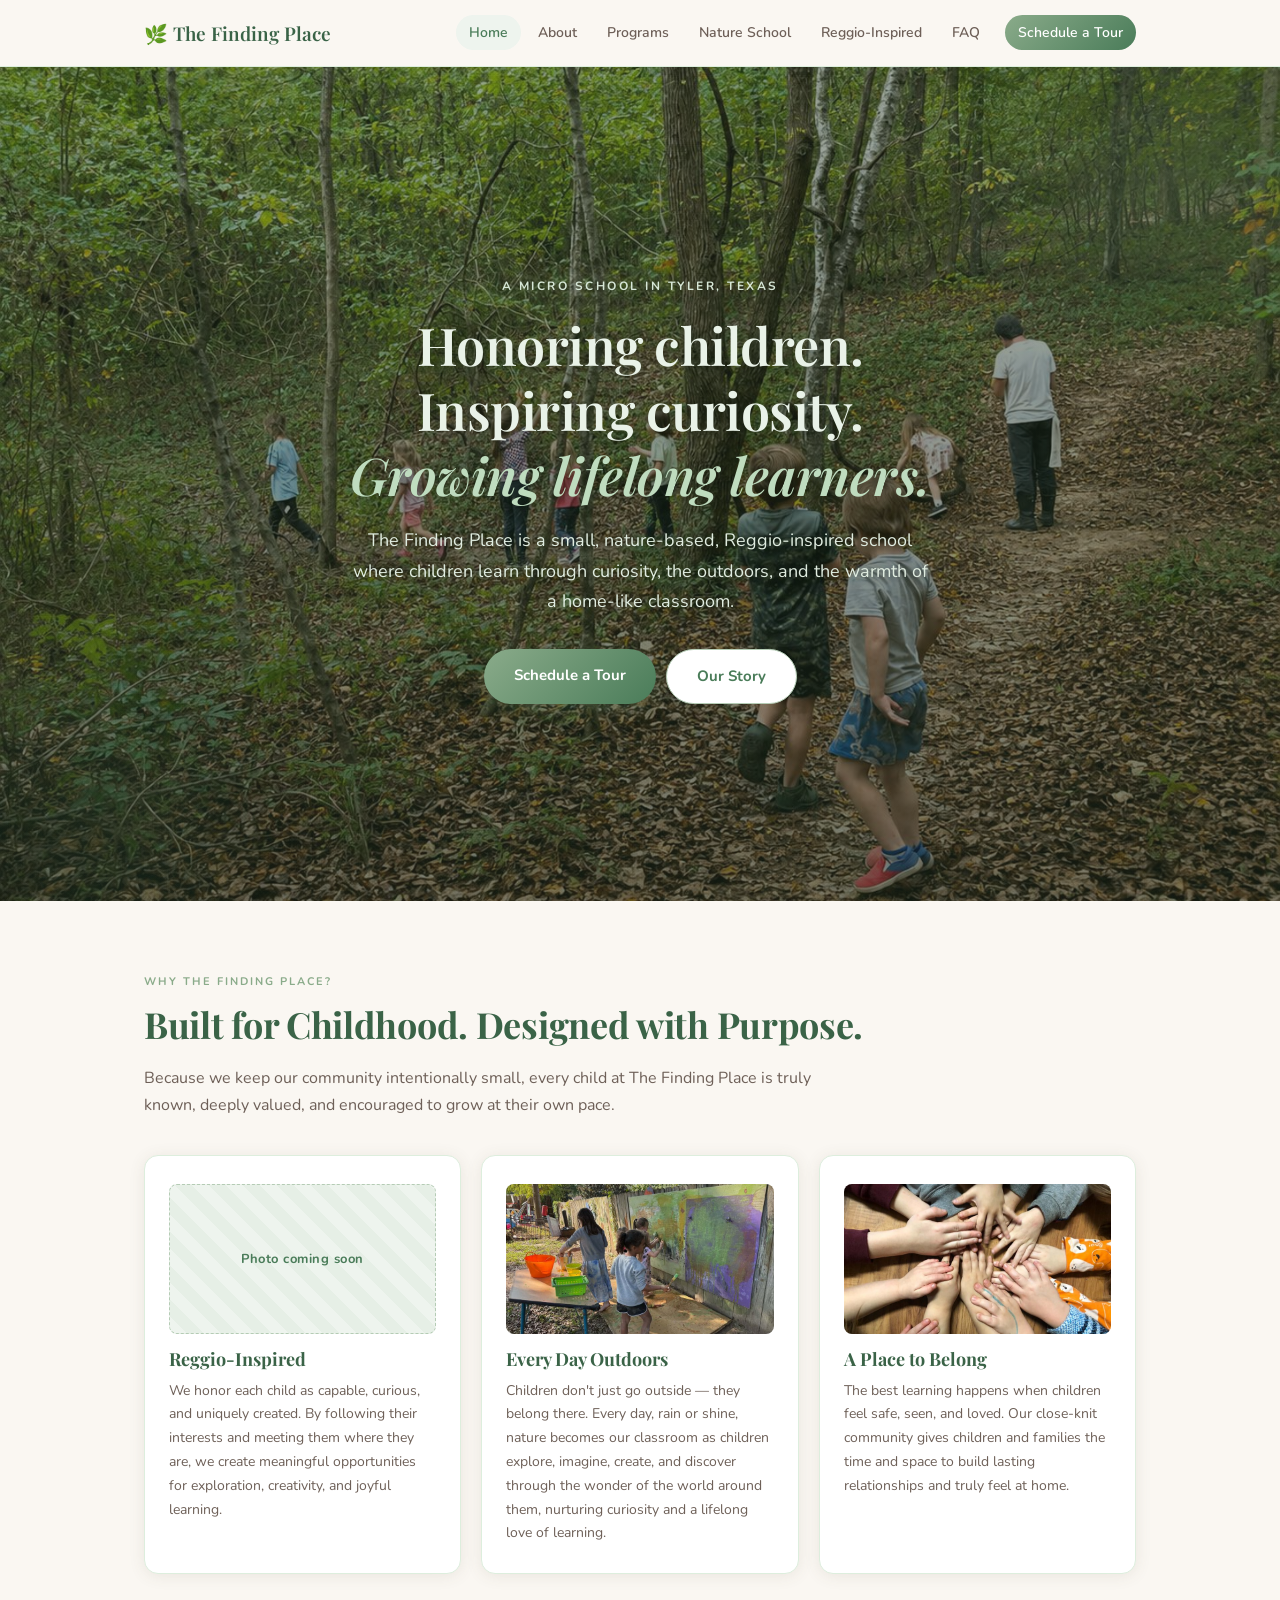
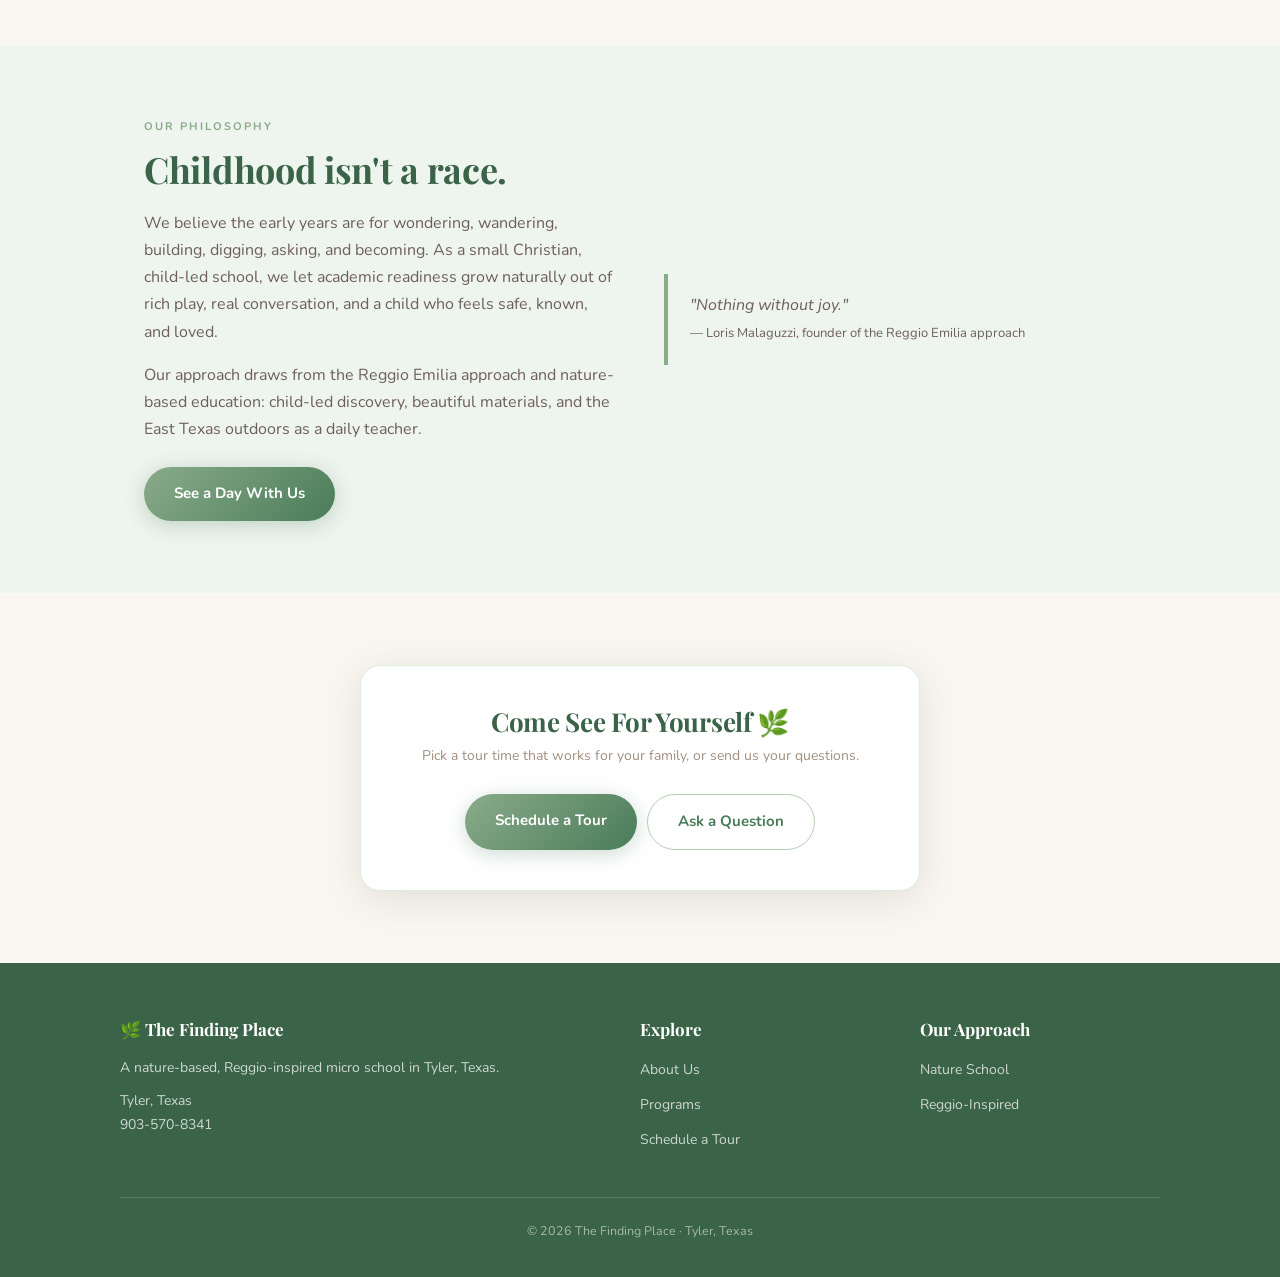
==== index.html @ 7f3f8ca4 "Keep Tyler, Texas on one line and balance the page headings Co-Authored-By: Claude Opus 4.8 <noreply" ====
<!DOCTYPE html>
<html lang="en">
<head>
<meta charset="UTF-8">
<meta name="viewport" content="width=device-width, initial-scale=1.0">
<title>The Finding Place | Nature-Based, Reggio-Inspired School in Tyler, TX</title>
<meta name="description" content="The Finding Place is a small, nature-based, Reggio-inspired micro school in Tyler, Texas. Child-led learning, outdoor exploration, and a warm home-like environment. Schedule a tour today.">
<link rel="canonical" href="https://thefinding.place/">
<meta property="og:title" content="The Finding Place | Nature-Based School in Tyler, TX">
<meta property="og:description" content="A small, nature-based, Reggio-inspired school in Tyler, Texas where children learn through wonder, play, and the outdoors.">
<meta property="og:type" content="website">
<meta property="og:url" content="https://thefinding.place/">
<link href="https://fonts.googleapis.com/css2?family=Playfair+Display:ital,wght@0,400;0,600;1,400&family=Nunito:wght@300;400;600;700&display=swap" rel="stylesheet">
<link rel="stylesheet" href="styles.css?v=13">
<script type="application/ld+json">
{
  "@context": "https://schema.org",
  "@type": "School",
  "name": "The Finding Place",
  "description": "A nature-based, Reggio-inspired micro school in Tyler, Texas.",
  "url": "https://thefinding.place/",
  "telephone": "903-570-8341",
  "address": {
    "@type": "PostalAddress",
    "addressLocality": "Tyler",
    "addressRegion": "TX",
    "addressCountry": "US"
  },
  "areaServed": "Tyler, Texas"
}
</script>
<style>
  .hero {
    background: linear-gradient(rgba(34,52,36,0.42), rgba(26,42,28,0.58)), url('header.jpg') center 42%/cover;
    min-height: calc(100vh - 66px);
    display: flex;
    flex-direction: column;
    justify-content: center;
    align-items: center;
  }
  .hero .hero-kicker { color: #d7e7d7; }
  .hero h1 { color: #e9f2e8; text-shadow: 0 2px 14px rgba(15,28,16,0.55); }
  .hero h1 em { color: #bfdcbf; }
  /* On desktop each phrase gets its own line; on phones it wraps naturally. */
  @media (min-width: 801px) {
    .hero h1 .hero-line, .hero h1 em { display: block; }
  }
  .hero p.lede { color: #e0ece0; text-shadow: 0 1px 10px rgba(15,28,16,0.5); }
  .hero-cta { display: flex; flex-wrap: wrap; gap: 10px; justify-content: center; }
  .hero-cta .btn-outline { margin-left: 0; }
</style>
</head>
<body>

<nav class="nav">
  <div class="nav-inner">
    <a href="index.html" class="nav-logo">🌿 The Finding Place</a>
    <button class="nav-toggle" onclick="toggleNav()" aria-label="Menu">☰</button>
    <ul class="nav-links">
      <li><a href="index.html" class="active">Home</a></li>
      <li><a href="about.html">About</a></li>
      <li><a href="programs.html">Programs</a></li>
      <li><a href="nature-school-tyler-tx.html">Nature School</a></li>
      <li><a href="reggio-inspired-school-tyler-tx.html">Reggio-Inspired</a></li>
      <li><a href="faq.html">FAQ</a></li>
      <li><a href="contact.html" class="nav-cta">Schedule a Tour</a></li>
    </ul>
  </div>
</nav>

<header class="hero">
  <div class="hero-kicker">A Micro School in Tyler, Texas</div>
  <h1><span class="hero-line">Honoring children.</span> <span class="hero-line">Inspiring curiosity.</span> <em>Growing lifelong learners.</em></h1>
  <p class="lede">The Finding Place is a small, nature-based, Reggio-inspired school where children learn through curiosity, the outdoors, and the warmth of a home-like classroom.</p>
  <div class="hero-cta">
    <a href="contact.html" class="btn btn-primary" data-tour-open>Schedule a Tour</a>
    <a href="about.html" class="btn btn-outline">Our Story</a>
  </div>
</header>

<section class="section">
  <div class="container">
    <div class="section-kicker">Why The Finding Place?</div>
    <h2>Built for Childhood. Designed with Purpose.</h2>
    <p>Because we keep our community intentionally small, every child at The Finding Place is truly known, deeply valued, and encouraged to grow at their own pace.</p>
    <div class="card-grid">
      <div class="card">
        <div class="photo-ph">Photo coming soon</div>
        <h3>Reggio-Inspired</h3>
        <p>We honor each child as capable, curious, and uniquely created. By following their interests and meeting them where they are, we create meaningful opportunities for exploration, creativity, and joyful learning.</p>
      </div>
      <div class="card">
        <img class="card-photo" src="card-outdoors.jpg" alt="Children painting a large mural on a board propped against the backyard fence" width="800" height="600" loading="lazy">
        <h3>Every Day Outdoors</h3>
        <p>Children don't just go outside — they belong there. Every day, rain or shine, nature becomes our classroom as children explore, imagine, create, and discover through the wonder of the world around them, nurturing curiosity and a lifelong love of learning.</p>
      </div>
      <div class="card">
        <img class="card-photo" src="card-belong.jpg" alt="Children sitting in a circle with their hands stacked together in the middle" width="800" height="600" loading="lazy">
        <h3>A Place to Belong</h3>
        <p>The best learning happens when children feel safe, seen, and loved. Our close-knit community gives children and families the time and space to build lasting relationships and truly feel at home.</p>
      </div>
    </div>
  </div>
</section>

<section class="section tinted">
  <div class="container two-col">
    <div>
      <div class="section-kicker">Our Philosophy</div>
      <h2>Childhood isn't a race.</h2>
      <p>We believe the early years are for wondering, wandering, building, digging, asking, and becoming. As a small Christian, child-led school, we let academic readiness grow naturally out of rich play, real conversation, and a child who feels safe, known, and loved.</p>
      <p>Our approach draws from the Reggio Emilia approach and nature-based education: child-led discovery, beautiful materials, and the East Texas outdoors as a daily teacher.</p>
      <a href="programs.html" class="btn btn-primary" style="margin-top:8px;">See a Day With Us</a>
    </div>
    <div>
      <div class="callout" style="margin:0;">
        "Nothing without joy."<br>
        <span style="font-size:13px;font-style:normal;">— Loris Malaguzzi, founder of the Reggio Emilia approach</span>
      </div>
    </div>
  </div>
</section>

<section class="section" id="tour">
  <div class="container">
    <div class="lead-form-wrap" style="text-align:center;">
      <h2>Come See For Yourself 🌿</h2>
      <p class="form-sub">Pick a tour time that works for your family, or send us your questions.</p>
      <div class="tour-actions tour-actions--center">
        <a href="contact.html" class="btn btn-primary" data-tour-open>Schedule a Tour</a>
        <a href="contact.html" class="btn btn-outline" data-info-open>Ask a Question</a>
      </div>
      <noscript>
        <p class="form-sub" style="margin-top:18px;">Give us a call at <a href="tel:903-570-8341">903-570-8341</a> and we'll set up a time for your family to visit.</p>
      </noscript>
    </div>
  </div>
</section>

<footer class="footer">
  <div class="footer-inner">
    <div>
      <h4>🌿 The Finding Place</h4>
      <p>A nature-based, Reggio-inspired micro school in Tyler, Texas.</p>
      <p style="margin-top:10px;">Tyler, Texas<br>903-570-8341</p>
    </div>
    <div>
      <h4>Explore</h4>
      <ul>
        <li><a href="about.html">About Us</a></li>
        <li><a href="programs.html">Programs</a></li>
        <li><a href="contact.html">Schedule a Tour</a></li>
      </ul>
    </div>
    <div>
      <h4>Our Approach</h4>
      <ul>
        <li><a href="nature-school-tyler-tx.html">Nature School</a></li>
        <li><a href="reggio-inspired-school-tyler-tx.html">Reggio-Inspired</a></li>
      </ul>
    </div>
  </div>
  <div class="footer-bottom">© <span id="yr"></span> The Finding Place · Tyler, Texas</div>
</footer>

<script src="script.js?v=13"></script>
<script src="tour.js?v=13"></script>
<script>document.getElementById('yr').textContent = new Date().getFullYear();</script>
</body>
</html>
---- styles.css ----
/* ─────────────────────────────────────────────
   THE FINDING PLACE — shared styles
   ───────────────────────────────────────────── */
:root {
  --sage: #8aab8a;
  --sage-light: #b5ccb5;
  --sage-pale: #ddeedd;
  --sage-mist: #eef4ee;
  --leaf: #4a7c59;
  --leaf-deep: #3a6347;
  --cream: #faf7f2;
  --warm: #f3ede3;
  --bark: #7a6652;
  --gold: #c9a84c;
  --text: #3a3228;
  --text-soft: #6e6058;
  --text-faint: #a09080;
  --danger: #c0564a;
  --shadow: 0 2px 16px rgba(90,80,60,0.10);
  --shadow-lg: 0 8px 40px rgba(90,80,60,0.15);
  --radius: 14px;
  --radius-sm: 8px;
}

* { box-sizing: border-box; margin: 0; padding: 0; }

html { scroll-behavior: smooth; }

body {
  font-family: 'Nunito', sans-serif;
  color: var(--text);
  background: var(--cream);
  line-height: 1.7;
  font-size: 16px;
}

h1, h2, h3 { font-family: 'Playfair Display', serif; color: var(--leaf-deep); line-height: 1.25; }

a { color: var(--leaf); }

img { max-width: 100%; display: block; }

.container { max-width: 1040px; margin: 0 auto; padding: 0 24px; }

/* ── NAV ── */
.nav {
  background: rgba(250,247,242,0.92);
  backdrop-filter: blur(10px);
  border-bottom: 1px solid var(--sage-pale);
  position: sticky;
  top: 0;
  z-index: 100;
}

.nav-inner {
  max-width: 1040px;
  margin: 0 auto;
  padding: 0 24px;
  height: 66px;
  display: flex;
  align-items: center;
  justify-content: space-between;
}

.nav-logo {
  font-family: 'Playfair Display', serif;
  font-size: 19px;
  font-weight: 600;
  color: var(--leaf-deep);
  text-decoration: none;
  display: flex;
  align-items: center;
  gap: 9px;
}

.nav-links { display: flex; gap: 4px; align-items: center; list-style: none; }

.nav-links a {
  text-decoration: none;
  color: var(--text-soft);
  font-size: 14px;
  font-weight: 600;
  padding: 8px 13px;
  border-radius: 999px;
  transition: background 0.2s, color 0.2s;
}
.nav-links a:hover { background: var(--sage-mist); color: var(--leaf); }
.nav-links a.active { background: var(--sage-mist); color: var(--leaf); }

.nav-cta {
  background: linear-gradient(135deg, var(--sage), var(--leaf)) !important;
  color: white !important;
  margin-left: 8px;
}
.nav-cta:hover { opacity: 0.9; }

.nav-toggle {
  display: none;
  background: none;
  border: none;
  font-size: 26px;
  color: var(--leaf-deep);
  cursor: pointer;
}

/* ── HERO ── */
.hero {
  background: linear-gradient(160deg, #e8f0e8 0%, #f3ede3 55%, #ddeedd 100%);
  padding: 84px 24px 72px;
  text-align: center;
  position: relative;
  overflow: hidden;
}

.hero::before {
  content: '';
  position: absolute;
  top: -120px; right: -120px;
  width: 460px; height: 460px;
  border-radius: 50%;
  background: radial-gradient(circle, rgba(138,171,138,0.20) 0%, transparent 70%);
}

.hero::after {
  content: '';
  position: absolute;
  bottom: -90px; left: -90px;
  width: 380px; height: 380px;
  border-radius: 50%;
  background: radial-gradient(circle, rgba(74,124,89,0.13) 0%, transparent 70%);
}

.hero > * { position: relative; z-index: 1; }

.hero-kicker {
  font-size: 12px;
  font-weight: 700;
  letter-spacing: 2.5px;
  text-transform: uppercase;
  color: var(--bark);
  margin-bottom: 16px;
}

.hero h1 {
  font-size: clamp(32px, 5.5vw, 52px);
  font-weight: 600;
  max-width: 760px;
  margin: 0 auto 18px;
  letter-spacing: -0.5px;
}

.hero h1 em { font-style: italic; color: var(--leaf); }

.hero p.lede {
  font-size: 18px;
  color: var(--text-soft);
  max-width: 580px;
  margin: 0 auto 32px;
}

.btn {
  display: inline-block;
  padding: 14px 30px;
  border-radius: 999px;
  font-family: 'Nunito', sans-serif;
  font-size: 15px;
  font-weight: 700;
  text-decoration: none;
  cursor: pointer;
  border: none;
  transition: opacity 0.2s, transform 0.15s;
}
.btn:hover { opacity: 0.92; transform: translateY(-1px); }

.btn-primary {
  background: linear-gradient(135deg, var(--sage), var(--leaf));
  color: white;
  box-shadow: 0 4px 20px rgba(74,124,89,0.28);
}

.btn-outline {
  background: white;
  color: var(--leaf);
  border: 1.5px solid var(--sage-light);
  margin-left: 10px;
}

/* ── SECTIONS ── */
.section { padding: 72px 0; }
.section.tinted { background: var(--sage-mist); }
.section.warm { background: var(--warm); }

.section-kicker {
  font-size: 11px;
  font-weight: 700;
  letter-spacing: 2px;
  text-transform: uppercase;
  color: var(--sage);
  margin-bottom: 10px;
}

.section h2 {
  font-size: clamp(26px, 3.6vw, 36px);
  margin-bottom: 18px;
  letter-spacing: -0.3px;
}

.section p { color: var(--text-soft); margin-bottom: 16px; max-width: 70ch; }

.two-col {
  display: grid;
  grid-template-columns: 1fr 1fr;
  gap: 48px;
  align-items: center;
}

/* ── CARDS ── */
.card-grid {
  display: grid;
  grid-template-columns: repeat(3, 1fr);
  gap: 20px;
  margin-top: 36px;
}

.card {
  background: white;
  border-radius: var(--radius);
  border: 1px solid var(--sage-pale);
  box-shadow: var(--shadow);
  padding: 28px 24px;
}

.card .card-icon { font-size: 30px; margin-bottom: 12px; }
.card h3 { font-size: 18px; margin-bottom: 8px; }
.card p { font-size: 14px; margin-bottom: 0; }

/* ── PROSE (SEO landing pages) ── */
.prose { max-width: 720px; margin: 0 auto; }
.prose h2 { margin-top: 40px; }
.prose h3 { font-size: 20px; margin: 28px 0 10px; }
.prose ul { margin: 0 0 16px 22px; color: var(--text-soft); }
.prose li { margin-bottom: 8px; }

.callout {
  background: var(--sage-mist);
  border-left: 4px solid var(--sage);
  border-radius: 0 var(--radius-sm) var(--radius-sm) 0;
  padding: 18px 22px;
  margin: 28px 0;
  font-style: italic;
  color: var(--text-soft);
}

/* ── LEAD FORM ── */
.lead-form-wrap {
  background: white;
  border-radius: 20px;
  border: 1px solid var(--sage-pale);
  box-shadow: var(--shadow-lg);
  padding: 40px 36px;
  max-width: 560px;
  margin: 0 auto;
}

.lead-form-wrap h2 { text-align: center; font-size: 26px; margin-bottom: 6px; }
.lead-form-wrap .form-sub { text-align: center; font-size: 14px; color: var(--text-faint); margin-bottom: 26px; }

.form-row { display: grid; grid-template-columns: 1fr 1fr; gap: 14px; margin-bottom: 14px; }
.form-row.single { grid-template-columns: 1fr; }

.form-group { display: flex; flex-direction: column; gap: 6px; }

.form-group label {
  font-size: 12px;
  font-weight: 700;
  letter-spacing: 0.4px;
  color: var(--text-soft);
}

.form-group input, .form-group textarea {
  padding: 11px 14px;
  border: 1.5px solid var(--sage-pale);
  border-radius: var(--radius-sm);
  font-family: 'Nunito', sans-serif;
  font-size: 15px;
  background: var(--sage-mist);
  color: var(--text);
  outline: none;
  transition: border-color 0.2s, background 0.2s;
}
.form-group input:focus, .form-group textarea:focus { border-color: var(--sage); background: white; }
.form-group textarea { resize: vertical; min-height: 80px; }

.form-submit {
  width: 100%;
  padding: 15px;
  margin-top: 8px;
  border: none;
  border-radius: var(--radius-sm);
  background: linear-gradient(135deg, var(--sage), var(--leaf));
  color: white;
  font-family: 'Nunito', sans-serif;
  font-size: 15px;
  font-weight: 700;
  cursor: pointer;
  transition: opacity 0.2s;
}
.form-submit:hover { opacity: 0.92; }
.form-submit:disabled { opacity: 0.55; cursor: wait; }

.form-status { text-align: center; font-size: 14px; font-weight: 600; margin-top: 14px; display: none; }
.form-status.ok { display: block; color: var(--leaf); }
.form-status.err { display: block; color: var(--danger); }

/* ── FOOTER ── */
.footer {
  background: var(--leaf-deep);
  color: rgba(255,255,255,0.85);
  padding: 52px 24px 36px;
  margin-top: 0;
}

.footer-inner {
  max-width: 1040px;
  margin: 0 auto;
  display: grid;
  grid-template-columns: 2fr 1fr 1fr;
  gap: 40px;
}

.footer h4 {
  font-family: 'Playfair Display', serif;
  font-size: 17px;
  color: white;
  margin-bottom: 12px;
}

.footer p, .footer a { font-size: 14px; color: rgba(255,255,255,0.75); text-decoration: none; }
.footer a:hover { color: white; }
.footer ul { list-style: none; }
.footer li { margin-bottom: 8px; }

.footer-bottom {
  max-width: 1040px;
  margin: 36px auto 0;
  padding-top: 22px;
  border-top: 1px solid rgba(255,255,255,0.15);
  font-size: 12.5px;
  color: rgba(255,255,255,0.55);
  text-align: center;
}

/* ── PAGE HERO (interior pages) ── */
.page-hero {
  background: linear-gradient(160deg, #e8f0e8 0%, #f3ede3 60%, #ddeedd 100%);
  padding: 64px 24px 52px;
  text-align: center;
}

.page-hero h1 {
  font-size: clamp(28px, 4.5vw, 42px);
  max-width: 780px;
  margin: 0 auto 14px;
  letter-spacing: -0.4px;
}

.page-hero p {
  font-size: 17px;
  color: var(--text-soft);
  max-width: 620px;
  margin: 0 auto;
}

/* ── RESPONSIVE ── */
@media (max-width: 800px) {
  .nav-links {
    display: none;
    position: absolute;
    top: 66px; left: 0; right: 0;
    background: var(--cream);
    flex-direction: column;
    padding: 16px 24px 22px;
    border-bottom: 1px solid var(--sage-pale);
    box-shadow: var(--shadow);
    gap: 6px;
    align-items: stretch;
  }
  .nav-links.open { display: flex; }
  .nav-links a { display: block; text-align: center; }
  .nav-toggle { display: block; }
  .nav-cta { margin-left: 0; }

  .two-col { grid-template-columns: 1fr; gap: 28px; }
  .card-grid { grid-template-columns: 1fr; }
  .form-row { grid-template-columns: 1fr; }
  .footer-inner { grid-template-columns: 1fr; gap: 28px; }
  .section { padding: 52px 0; }
  .btn-outline { margin-left: 0; margin-top: 10px; }
}

/* ── TOUR FLOW ── */
.tour-eyebrow {
  font-size: 11px; font-weight: 700; letter-spacing: 2px;
  text-transform: uppercase; color: var(--sage); margin-bottom: 10px;
}
.tour-h {
  font-family: 'Playfair Display', serif; font-size: 26px; font-weight: 600;
  color: var(--leaf-deep); line-height: 1.25; margin-bottom: 8px;
}
.tour-sub { color: var(--text-soft); font-size: 15.5px; margin-bottom: 16px; }
.tour-note { color: var(--text-faint); font-size: 14px; margin-bottom: 14px; }

.tour-options { display: flex; flex-direction: column; gap: 12px; margin-bottom: 20px; }

.tour-option {
  display: flex; align-items: flex-start; gap: 14px; width: 100%; text-align: left;
  background: var(--sage-mist); border: 1.5px solid var(--sage-pale);
  border-radius: var(--radius); padding: 16px 18px;
  font-family: 'Nunito', sans-serif; font-size: 15px; color: var(--text);
  cursor: pointer; transition: border-color 0.18s, background 0.18s;
}
.tour-option:hover { border-color: var(--sage); background: var(--sage-pale); }
.tour-option[aria-checked="true"] { border-color: var(--leaf); background: var(--sage-pale); }
.tour-option:focus-visible { outline: 3px solid var(--sage); outline-offset: 2px; }

.tour-option__icon { font-size: 22px; line-height: 1.3; }
.tour-option__text { display: flex; flex-direction: column; }
.tour-option__name { font-weight: 700; font-size: 16px; color: var(--leaf-deep); }
.tour-option__sub { font-size: 13.5px; color: var(--text-soft); margin-top: 2px; }

.tour-box {
  flex: 0 0 auto; width: 20px; height: 20px; margin-top: 3px;
  border: 2px solid var(--sage-light); border-radius: 5px;
  background: white; position: relative;
}
.tour-option[aria-checked="true"] .tour-box { border-color: var(--leaf); background: var(--leaf); }
.tour-option[aria-checked="true"] .tour-box::after {
  content: ""; position: absolute; left: 5px; top: 1px;
  width: 5px; height: 10px; border: solid white; border-width: 0 2.5px 2.5px 0;
  transform: rotate(45deg);
}

.tour-weeklabel { font-weight: 700; font-size: 14px; color: var(--bark); margin-bottom: 12px; }

.tour-cal { display: flex; flex-direction: column; margin-bottom: 18px; }
/* Date sits at the left edge; the empty third track mirrors the first so the
   times land dead centre of the row regardless of how long the date reads. */
.tour-day {
  display: grid; grid-template-columns: 1fr auto 1fr; gap: 14px;
  align-items: center;
  padding: 10px 0; border-bottom: 1px solid var(--sage-pale);
}
.tour-day:last-child { border-bottom: none; }
.tour-day__label { font-size: 13.5px; font-weight: 700; color: var(--text-soft); text-align: left; }
.tour-day__slots { display: flex; flex-wrap: wrap; gap: 8px; justify-content: center; }
.tour-day__empty { font-size: 13px; color: var(--text-faint); font-style: italic; }

.tour-slot {
  background: white; border: 1.5px solid var(--sage-light); border-radius: 999px;
  padding: 8px 16px; font-family: 'Nunito', sans-serif; font-size: 14px;
  font-weight: 700; color: var(--leaf); cursor: pointer;
  transition: background 0.18s, border-color 0.18s, color 0.18s;
}
.tour-slot:hover { background: var(--leaf); border-color: var(--leaf); color: white; }
.tour-slot:focus-visible { outline: 3px solid var(--sage); outline-offset: 2px; }

.tour-recap {
  background: var(--sage-mist); border-left: 4px solid var(--sage);
  border-radius: 0 var(--radius-sm) var(--radius-sm) 0;
  padding: 14px 18px; margin-bottom: 18px; font-size: 14.5px; color: var(--text-soft);
}
.tour-recap strong { color: var(--leaf-deep); }

.tour-actions { display: flex; flex-wrap: wrap; gap: 10px; margin-top: 18px; }
.tour-actions--center { justify-content: center; }
.tour-actions .btn { margin-left: 0; }
.tour-actions .btn:disabled { opacity: 0.45; cursor: not-allowed; }

.tour-success { text-align: center; }
.tour-check {
  width: 58px; height: 58px; margin: 0 auto 14px; border-radius: 50%;
  background: var(--sage-pale); color: var(--leaf); font-size: 30px;
  display: flex; align-items: center; justify-content: center;
}

/* modal shell */
.tour-modal { position: fixed; inset: 0; z-index: 200; }
.tour-modal[hidden] { display: none; }
.tour-backdrop { position: absolute; inset: 0; background: rgba(35,45,35,0.55); }
.tour-dialog {
  position: relative; z-index: 1; background: white;
  max-width: 620px; width: calc(100% - 32px);
  margin: 5vh auto; max-height: 90vh; overflow-y: auto;
  border-radius: 20px; box-shadow: var(--shadow-lg); padding: 36px 32px;
}
.tour-close {
  position: absolute; top: 12px; right: 16px; background: none; border: none;
  font-size: 30px; line-height: 1; color: var(--text-faint); cursor: pointer;
}
.tour-close:hover { color: var(--text); }
html.tour-open { overflow: hidden; }

@media (max-width: 620px) {
  .tour-day { grid-template-columns: 1fr; gap: 6px; }
  .tour-day__label { text-align: left; }
  .tour-day__slots { justify-content: center; }
  .tour-dialog { padding: 28px 20px; }
}

/* Portrait video kept at its natural shape rather than cropped into a banner. */
.video-portrait { max-width: 380px; margin: 30px auto; }
.video-portrait video {
  width: 100%;
  height: auto;
  display: block;
  border-radius: var(--radius);
  box-shadow: var(--shadow);
  background: var(--sage-mist);
}
.video-portrait figcaption {
  text-align: center;
  font-size: 13.5px;
  color: var(--text-faint);
  margin-top: 10px;
}

.card-photo {
  width: 100%;
  height: 150px;
  object-fit: cover;
  border-radius: var(--radius-sm);
  margin-bottom: 14px;
  display: block;
}

.photo-ph {
  background: repeating-linear-gradient(45deg, var(--sage-mist), var(--sage-mist) 12px, #e6efe6 12px, #e6efe6 24px);
  border: 1.5px dashed var(--sage-light);
  border-radius: var(--radius-sm);
  height: 150px;
  display: flex;
  align-items: center;
  justify-content: center;
  color: var(--sage-deep, #4a7c59);
  font-size: 13px;
  font-weight: 700;
  letter-spacing: 0.5px;
  margin-bottom: 14px;
  text-align: center;
}
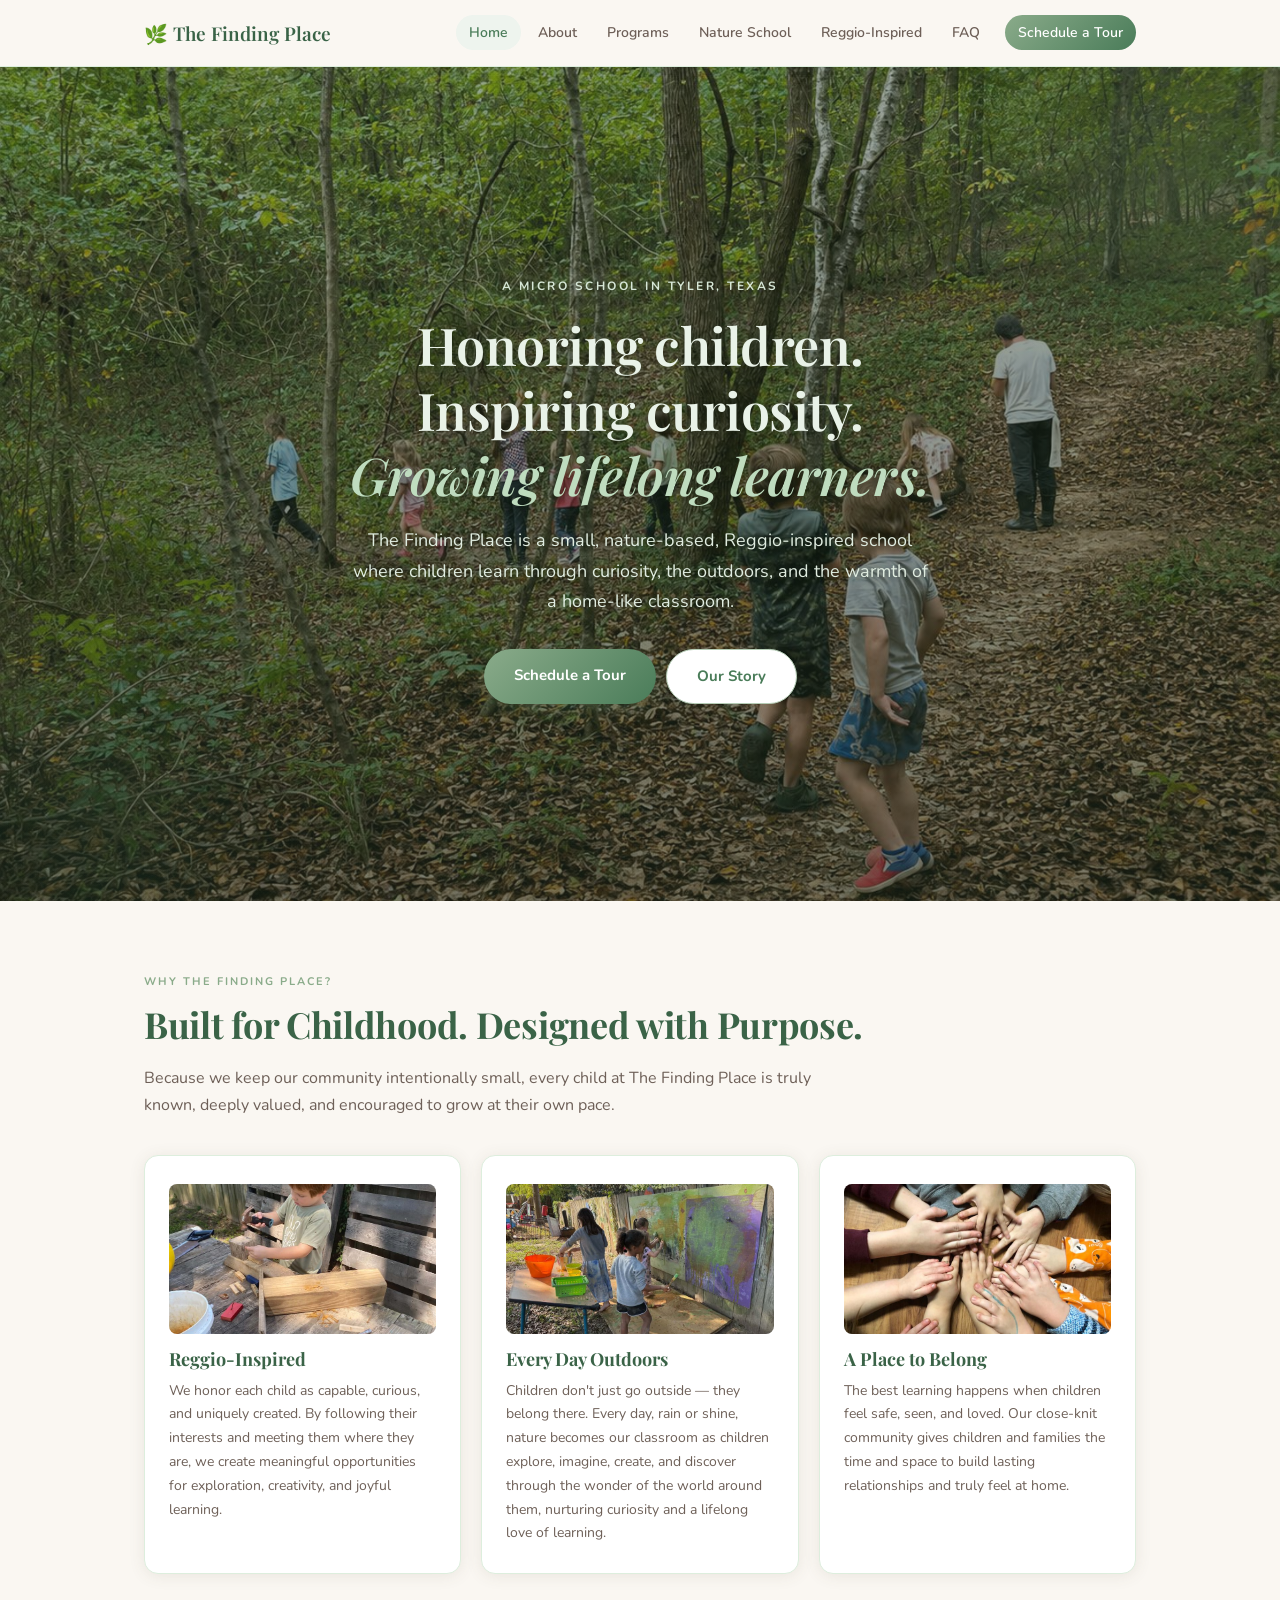
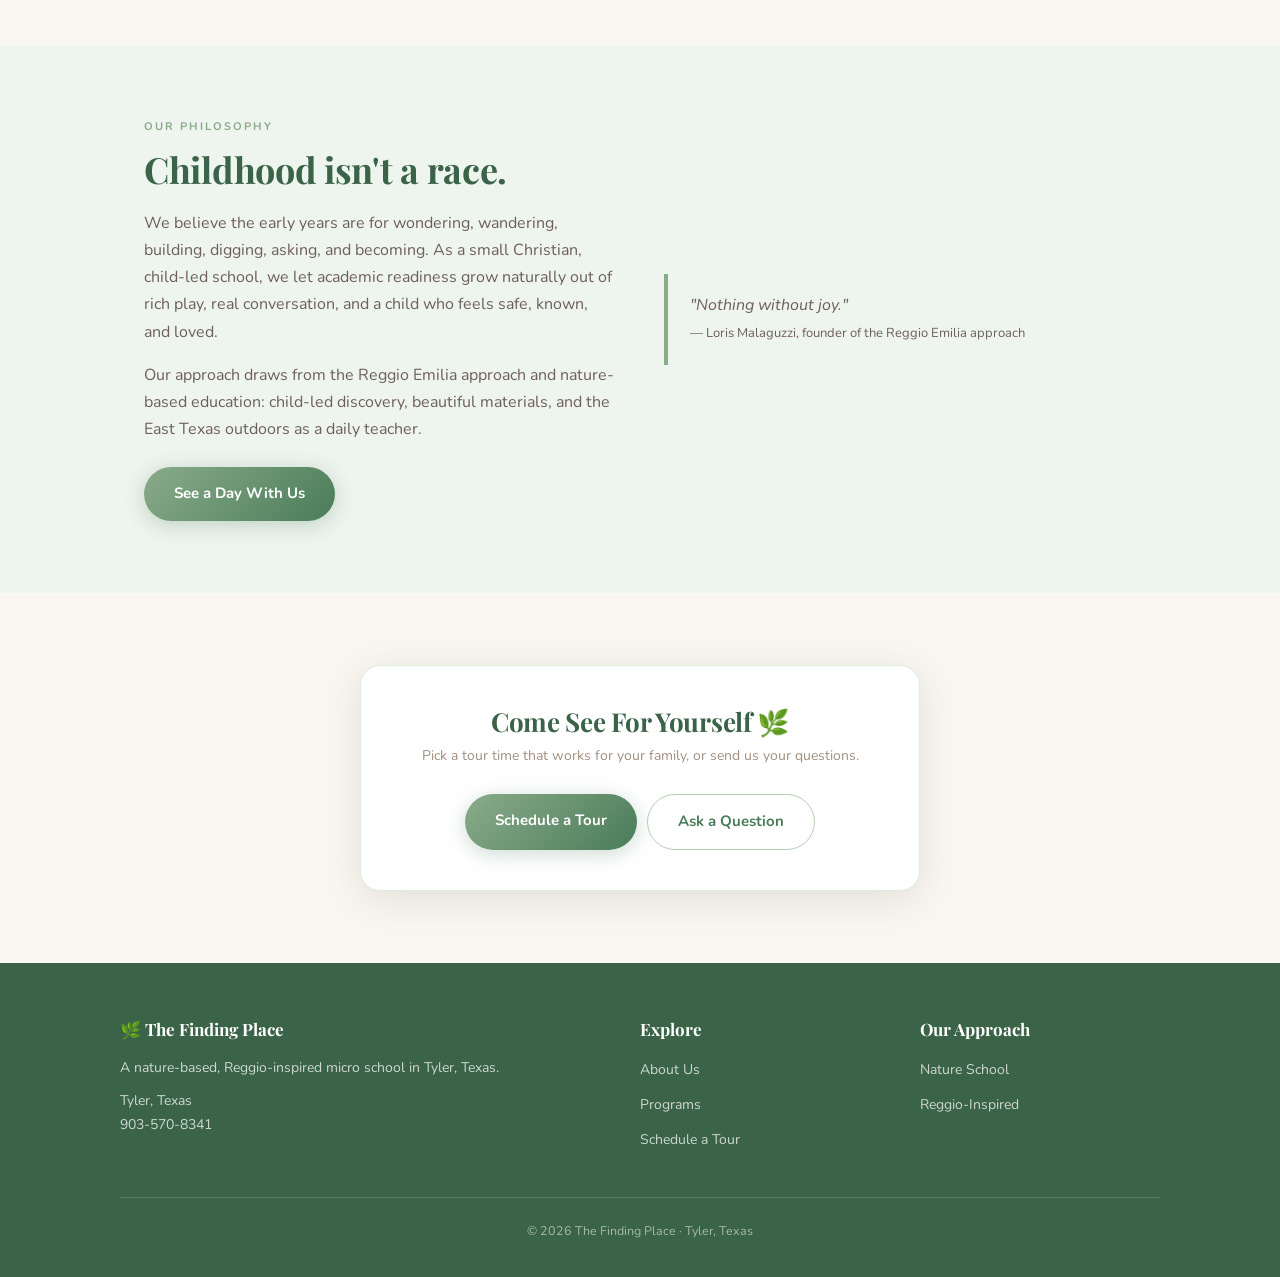
==== commit 92c0b1f5: "Use the workbench photo for the Reggio-Inspired card Co-Authored-By: Claude Opus 4.8 <noreply@anthro" ====
--- a/index.html
+++ b/index.html
@@ -11,7 +11,7 @@
 <meta property="og:type" content="website">
 <meta property="og:url" content="https://thefinding.place/">
 <link href="https://fonts.googleapis.com/css2?family=Playfair+Display:ital,wght@0,400;0,600;1,400&family=Nunito:wght@300;400;600;700&display=swap" rel="stylesheet">
-<link rel="stylesheet" href="styles.css?v=13">
+<link rel="stylesheet" href="styles.css?v=17">
 <script type="application/ld+json">
 {
   "@context": "https://schema.org",
@@ -85,7 +85,7 @@
     <p>Because we keep our community intentionally small, every child at The Finding Place is truly known, deeply valued, and encouraged to grow at their own pace.</p>
     <div class="card-grid">
       <div class="card">
-        <div class="photo-ph">Photo coming soon</div>
+        <img class="card-photo" src="card-reggio.jpg" alt="A boy hammering a nail into a block of wood at an outdoor workbench" width="800" height="1067" loading="lazy">
         <h3>Reggio-Inspired</h3>
         <p>We honor each child as capable, curious, and uniquely created. By following their interests and meeting them where they are, we create meaningful opportunities for exploration, creativity, and joyful learning.</p>
       </div>
@@ -163,8 +163,8 @@
   <div class="footer-bottom">© <span id="yr"></span> The Finding Place · Tyler, Texas</div>
 </footer>
 
-<script src="script.js?v=13"></script>
-<script src="tour.js?v=13"></script>
+<script src="script.js?v=17"></script>
+<script src="tour.js?v=17"></script>
 <script>document.getElementById('yr').textContent = new Date().getFullYear();</script>
 </body>
 </html>
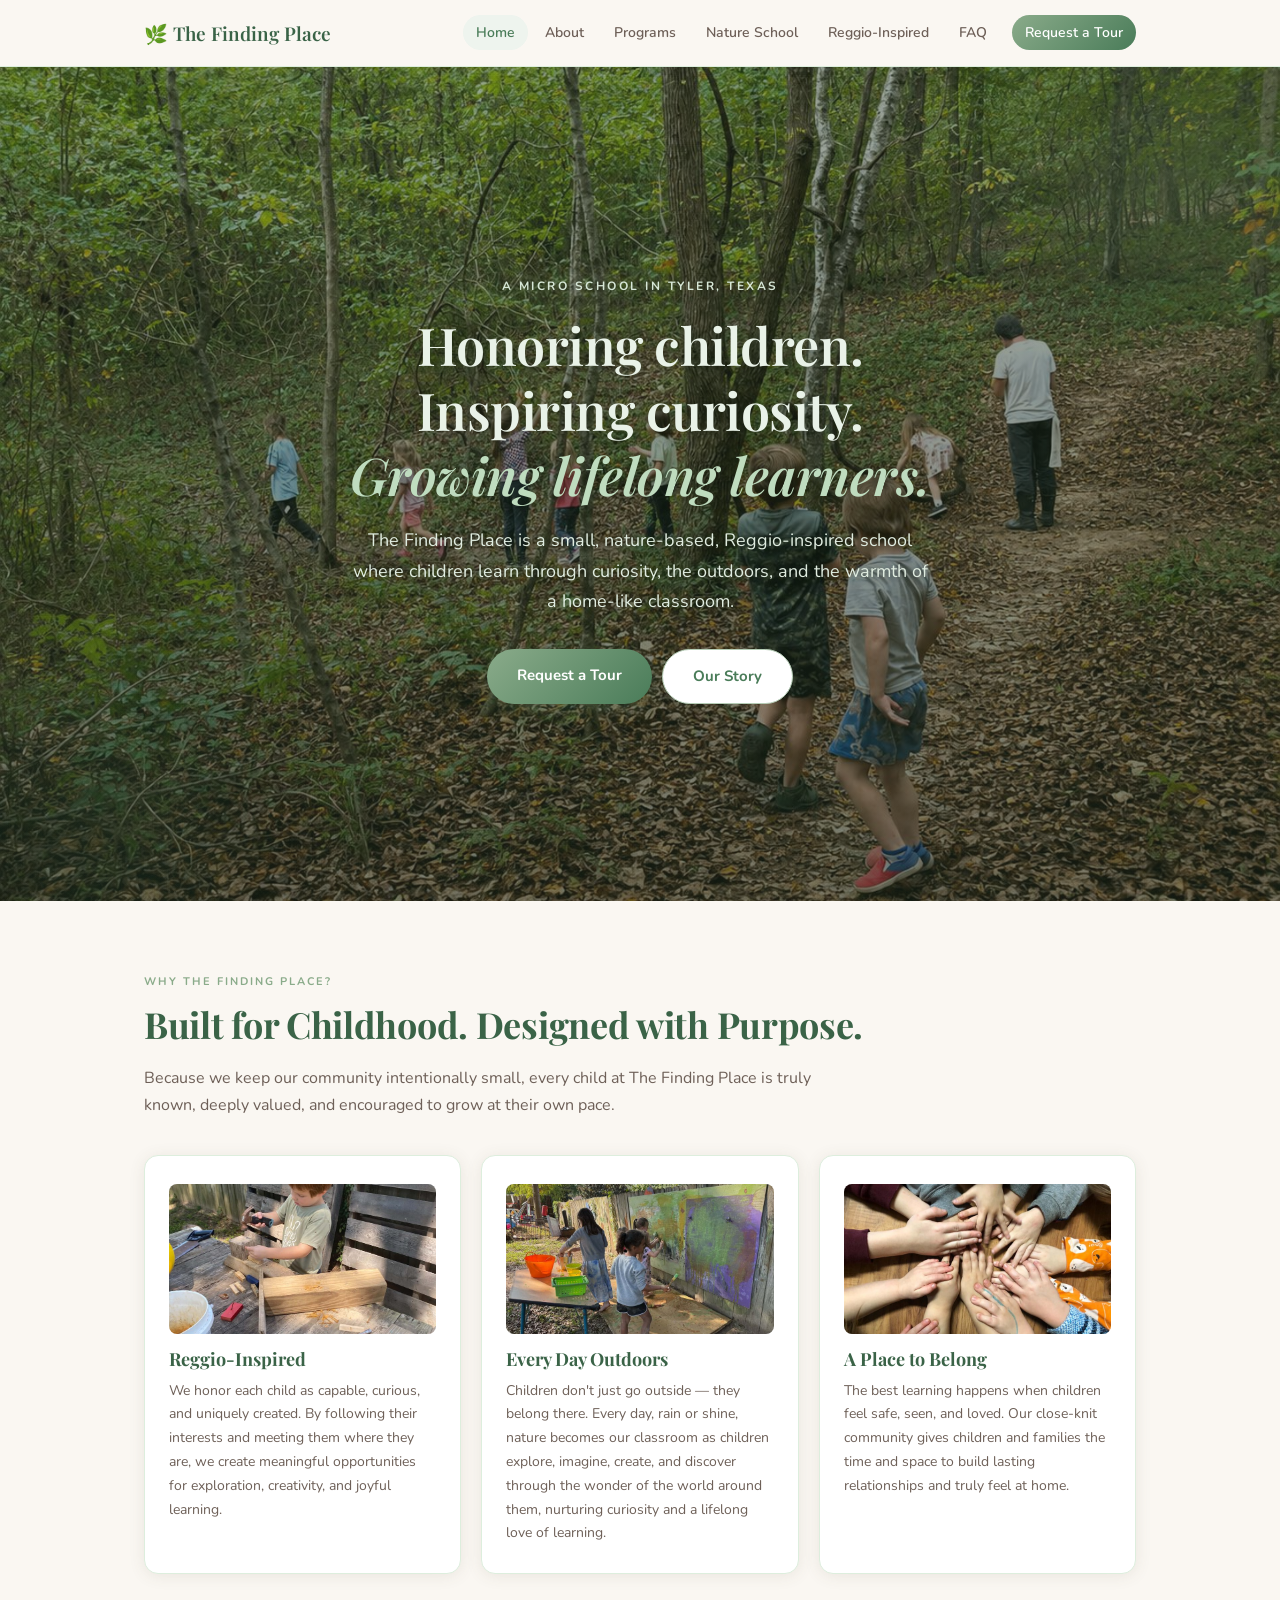
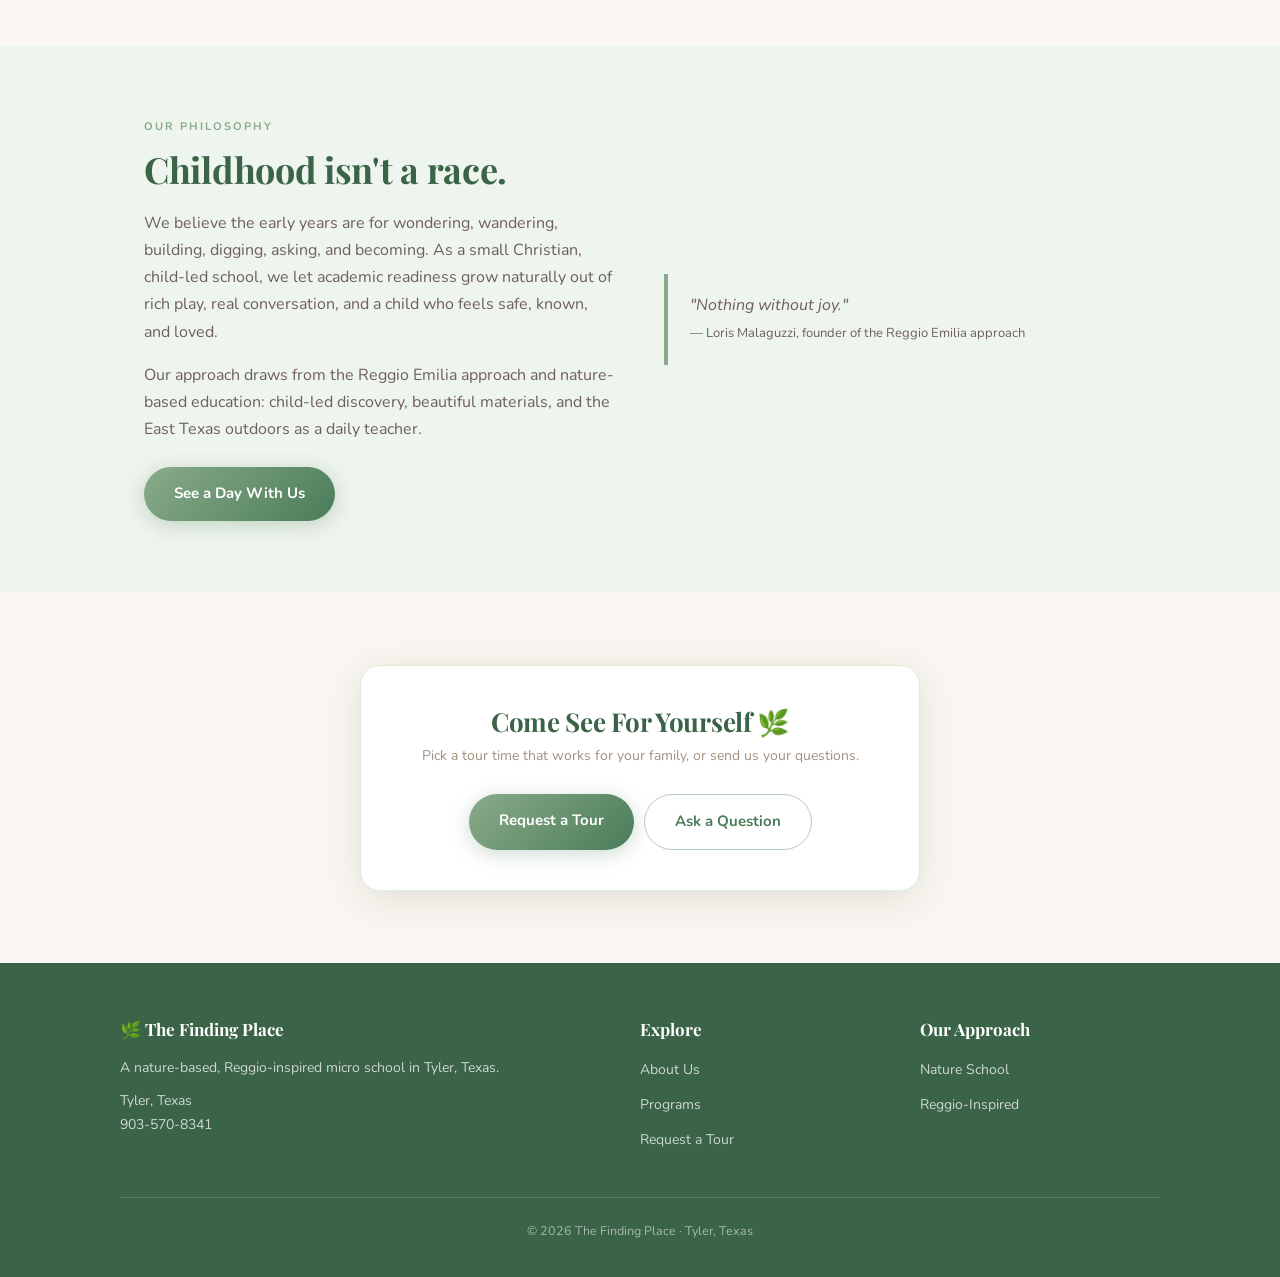
==== commit 287b8ad0: "Rename tour CTAs from Schedule to Request across the site Co-Authored-By: Claude Opus 4.8 <noreply@a" ====
--- a/index.html
+++ b/index.html
@@ -4,14 +4,14 @@
 <meta charset="UTF-8">
 <meta name="viewport" content="width=device-width, initial-scale=1.0">
 <title>The Finding Place | Nature-Based, Reggio-Inspired School in Tyler, TX</title>
-<meta name="description" content="The Finding Place is a small, nature-based, Reggio-inspired micro school in Tyler, Texas. Child-led learning, outdoor exploration, and a warm home-like environment. Schedule a tour today.">
+<meta name="description" content="The Finding Place is a small, nature-based, Reggio-inspired micro school in Tyler, Texas. Child-led learning, outdoor exploration, and a warm home-like environment. Request a tour today.">
 <link rel="canonical" href="https://thefinding.place/">
 <meta property="og:title" content="The Finding Place | Nature-Based School in Tyler, TX">
 <meta property="og:description" content="A small, nature-based, Reggio-inspired school in Tyler, Texas where children learn through wonder, play, and the outdoors.">
 <meta property="og:type" content="website">
 <meta property="og:url" content="https://thefinding.place/">
 <link href="https://fonts.googleapis.com/css2?family=Playfair+Display:ital,wght@0,400;0,600;1,400&family=Nunito:wght@300;400;600;700&display=swap" rel="stylesheet">
-<link rel="stylesheet" href="styles.css?v=17">
+<link rel="stylesheet" href="styles.css?v=20">
 <script type="application/ld+json">
 {
   "@context": "https://schema.org",
@@ -63,7 +63,7 @@
       <li><a href="nature-school-tyler-tx.html">Nature School</a></li>
       <li><a href="reggio-inspired-school-tyler-tx.html">Reggio-Inspired</a></li>
       <li><a href="faq.html">FAQ</a></li>
-      <li><a href="contact.html" class="nav-cta">Schedule a Tour</a></li>
+      <li><a href="contact.html" class="nav-cta">Request a Tour</a></li>
     </ul>
   </div>
 </nav>
@@ -73,7 +73,7 @@
   <h1><span class="hero-line">Honoring children.</span> <span class="hero-line">Inspiring curiosity.</span> <em>Growing lifelong learners.</em></h1>
   <p class="lede">The Finding Place is a small, nature-based, Reggio-inspired school where children learn through curiosity, the outdoors, and the warmth of a home-like classroom.</p>
   <div class="hero-cta">
-    <a href="contact.html" class="btn btn-primary" data-tour-open>Schedule a Tour</a>
+    <a href="contact.html" class="btn btn-primary" data-tour-open>Request a Tour</a>
     <a href="about.html" class="btn btn-outline">Our Story</a>
   </div>
 </header>
@@ -127,7 +127,7 @@
       <h2>Come See For Yourself 🌿</h2>
       <p class="form-sub">Pick a tour time that works for your family, or send us your questions.</p>
       <div class="tour-actions tour-actions--center">
-        <a href="contact.html" class="btn btn-primary" data-tour-open>Schedule a Tour</a>
+        <a href="contact.html" class="btn btn-primary" data-tour-open>Request a Tour</a>
         <a href="contact.html" class="btn btn-outline" data-info-open>Ask a Question</a>
       </div>
       <noscript>
@@ -149,7 +149,7 @@
       <ul>
         <li><a href="about.html">About Us</a></li>
         <li><a href="programs.html">Programs</a></li>
-        <li><a href="contact.html">Schedule a Tour</a></li>
+        <li><a href="contact.html">Request a Tour</a></li>
       </ul>
     </div>
     <div>
@@ -163,8 +163,8 @@
   <div class="footer-bottom">© <span id="yr"></span> The Finding Place · Tyler, Texas</div>
 </footer>
 
-<script src="script.js?v=17"></script>
-<script src="tour.js?v=17"></script>
+<script src="script.js?v=20"></script>
+<script src="tour.js?v=20"></script>
 <script>document.getElementById('yr').textContent = new Date().getFullYear();</script>
 </body>
 </html>
